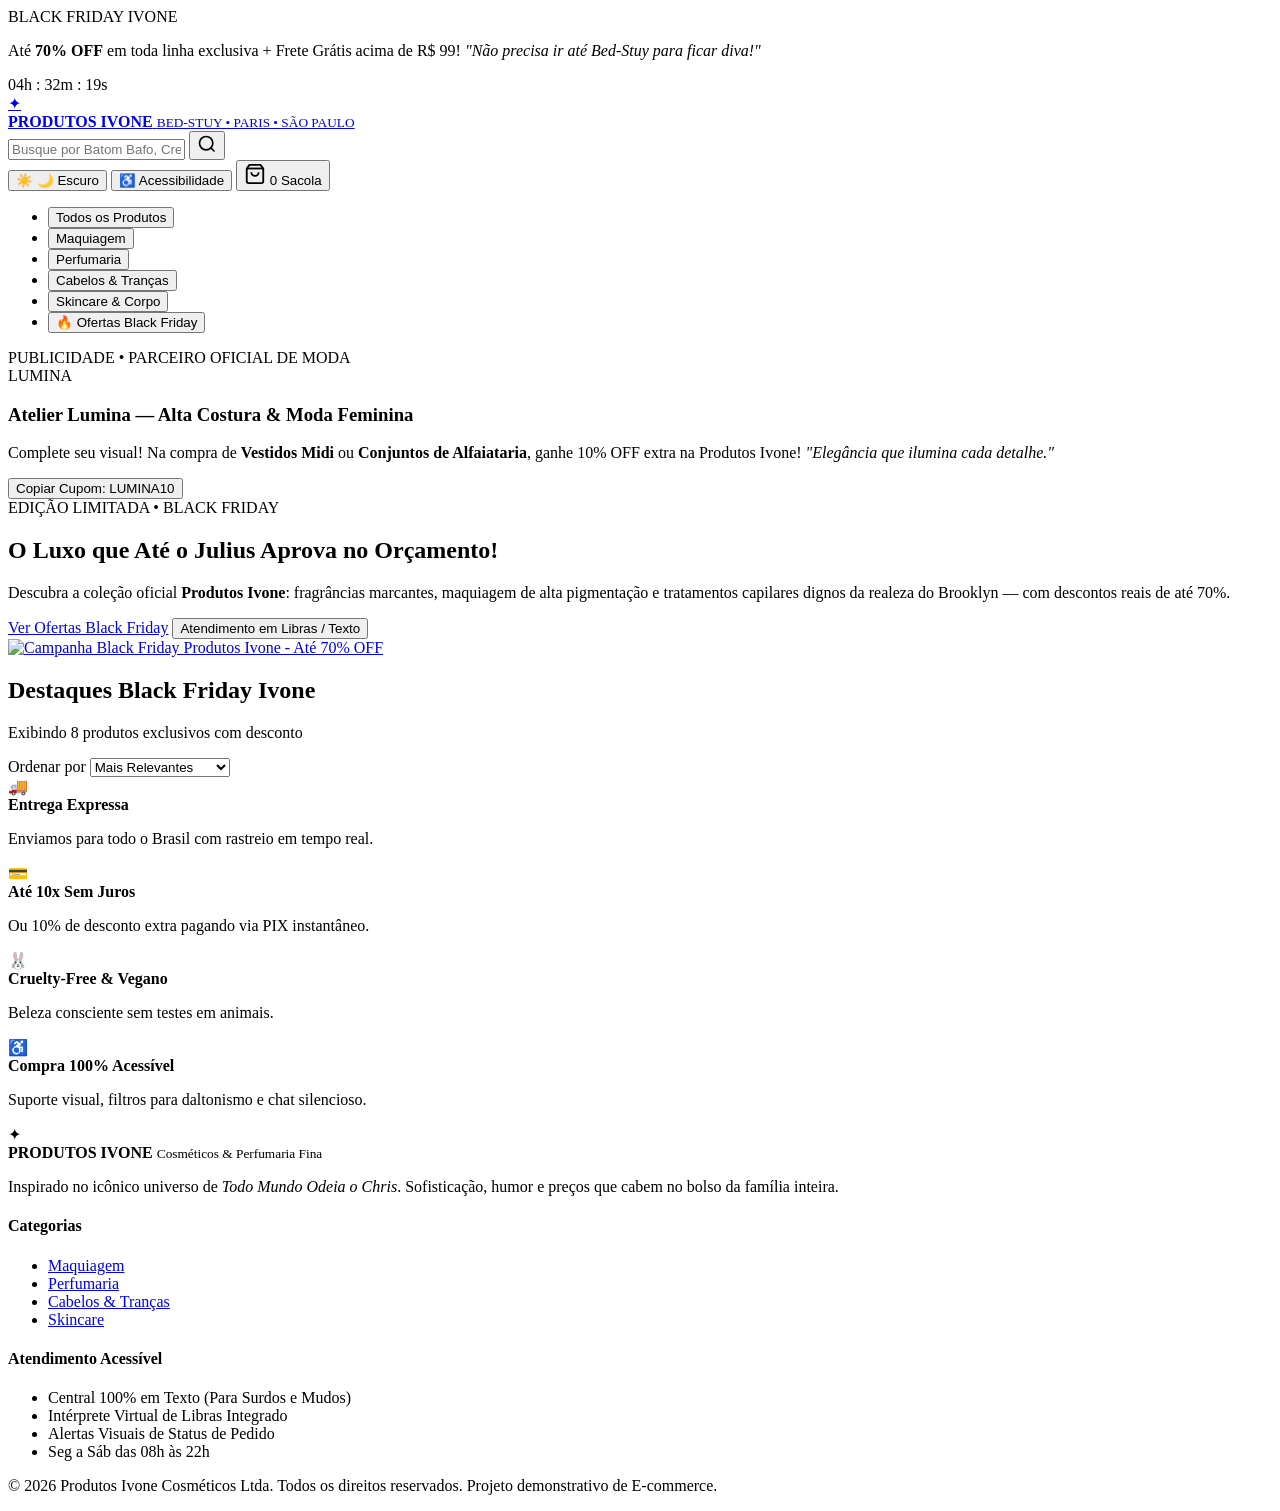
==== index.html @ 3ad779bb "Rename produtos_ivone_GitHub_pronto (2)/produtos_ivone_GitHub_pronto/index.html to index.html" ====
<!DOCTYPE html>
<html lang="pt-BR" data-theme="light" data-colorblind="none">
<head>
    <meta charset="UTF-8">
    <meta name="viewport" content="width=device-width, initial-scale=1.0">
    <title>Produtos Ivone | Beleza, Perfumaria & Cosméticos - Black Friday</title>
    <link rel="preconnect" href="https://fonts.googleapis.com">
    <link rel="preconnect" href="https://fonts.gstatic.com" crossorigin>
    <link href="https://fonts.googleapis.com/css2?family=Cormorant+Garamond:ital,wght@0,600;0,700;1,600&family=Plus+Jakarta+Sans:wght@400;500;600;700&display=swap" rel="stylesheet">
    <link rel="stylesheet" href="css/style.css">
</head>
<body>
    <!-- Filtros SVG para Daltonismo (Protanopia, Deuteranopia, Tritanopia, Acromatopsia) -->
    <svg class="svg-filters" aria-hidden="true" style="position: absolute; width: 0; height: 0; overflow: hidden;">
        <defs>
            <filter id="protanopia">
                <feColorMatrix type="matrix" values="0.567, 0.433, 0,     0, 0
                                                     0.558, 0.442, 0,     0, 0
                                                     0,     0.242, 0.758, 0, 0
                                                     0,     0,     0,     1, 0"/>
            </filter>
            <filter id="deuteranopia">
                <feColorMatrix type="matrix" values="0.625, 0.375, 0,   0, 0
                                                     0.7,   0.3,   0,   0, 0
                                                     0,     0.3,   0.7, 0, 0
                                                     0,     0,     0,   1, 0"/>
            </filter>
            <filter id="tritanopia">
                <feColorMatrix type="matrix" values="0.95, 0.05,  0,     0, 0
                                                     0,    0.433, 0.567, 0, 0
                                                     0,    0.475, 0.525, 0, 0
                                                     0,    0,     0,     1, 0"/>
            </filter>
            <filter id="achromatopsia">
                <feColorMatrix type="matrix" values="0.299, 0.587, 0.114, 0, 0
                                                     0.299, 0.587, 0.114, 0, 0
                                                     0.299, 0.587, 0.114, 0, 0
                                                     0,     0,     0,     1, 0"/>
            </filter>
        </defs>
    </svg>

    <!-- Barra Superior Black Friday -->
    <div class="top-promo-bar" role="region" aria-label="Aviso de Promoção Black Friday">
        <div class="container top-promo-inner">
            <span class="bf-badge">BLACK FRIDAY IVONE</span>
            <p>Até <strong>70% OFF</strong> em toda linha exclusiva + Frete Grátis acima de R$ 99! <em>"Não precisa ir até Bed-Stuy para ficar diva!"</em></p>
            <div class="countdown" id="bf-countdown" aria-label="Contagem regressiva da oferta">04h : 32m : 19s</div>
        </div>
    </div>

    <!-- Cabeçalho Principal & Menu -->
    <header class="main-header" id="main-header">
        <div class="container header-top">
            <a href="#" class="brand-logo" aria-label="Produtos Ivone Página Inicial">
                <span class="logo-crown">✦</span>
                <div class="logo-text">
                    <strong>PRODUTOS IVONE</strong>
                    <small>BED-STUY • PARIS • SÃO PAULO</small>
                </div>
            </a>

            <div class="search-bar" role="search">
                <input type="text" id="search-input" placeholder="Busque por Batom Bafo, Creme Anti-Estresse da Rochelle..." aria-label="Buscar produtos">
                <button type="button" id="search-btn" aria-label="Pesquisar">
                    <svg width="20" height="20" viewBox="0 0 24 24" fill="none" stroke="currentColor" stroke-width="2"><circle cx="11" cy="11" r="8"/><path d="m21 21-4.3-4.3"/></svg>
                </button>
            </div>

            <div class="header-actions">
                <button type="button" class="action-btn" id="theme-toggle" aria-label="Alternar modo claro e escuro" title="Modo Claro / Escuro">
                    <span class="icon-sun" aria-hidden="true">☀️</span>
                    <span class="icon-moon" aria-hidden="true">🌙</span>
                    <span class="action-label" id="theme-label">Escuro</span>
                </button>

                <button type="button" class="action-btn a11y-trigger" id="a11y-toggle" aria-expanded="false" aria-controls="a11y-panel" title="Acessibilidade Inclusiva">
                    <span aria-hidden="true">♿</span>
                    <span class="action-label">Acessibilidade</span>
                </button>

                <button type="button" class="action-btn cart-trigger" id="cart-toggle" aria-label="Abrir sacola de compras">
                    <svg width="22" height="22" viewBox="0 0 24 24" fill="none" stroke="currentColor" stroke-width="2"><path d="M6 2 3 6v14a2 2 0 0 0 2 2h14a2 2 0 0 0 2-2V6l-3-4Z"/><path d="M3 6h18"/><path d="M16 10a4 4 0 0 1-8 0"/></svg>
                    <span class="cart-badge" id="cart-count">0</span>
                    <span class="action-label">Sacola</span>
                </button>
            </div>
        </div>

        <nav class="category-nav" aria-label="Categorias de produtos">
            <div class="container">
                <ul class="nav-list" id="category-filters">
                    <li><button class="nav-link active" data-category="todos">Todos os Produtos</button></li>
                    <li><button class="nav-link" data-category="maquiagem">Maquiagem</button></li>
                    <li><button class="nav-link" data-category="perfumaria">Perfumaria</button></li>
                    <li><button class="nav-link" data-category="cabelos">Cabelos & Tranças</button></li>
                    <li><button class="nav-link" data-category="skincare">Skincare & Corpo</button></li>
                    <li><button class="nav-link highlight-bf" data-category="blackfriday">🔥 Ofertas Black Friday</button></li>
                </ul>
            </div>
        </nav>
    </header>

    <!-- Espaço Exclusivo para Propaganda de Outra Marca (Moda Feminina) -->
    <section class="partner-ad-banner" aria-label="Publicidade de Marca Parceira">
        <div class="container">
            <div class="ad-card">
                <div class="ad-tag">PUBLICIDADE • PARCEIRO OFICIAL DE MODA</div>
                <div class="ad-content">
                    <div class="ad-brand-box">
                        <span class="ad-logo-badge">LUMINA</span>
                        <div>
                            <h3>Atelier Lumina — Alta Costura &amp; Moda Feminina</h3>
                            <p>Complete seu visual! Na compra de <strong>Vestidos Midi</strong> ou <strong>Conjuntos de Alfaiataria</strong>, ganhe 10% OFF extra na Produtos Ivone! <em>"Elegância que ilumina cada detalhe."</em></p>
                        </div>
                    </div>
                    <div class="ad-cta-group">
                        <button type="button" class="btn-ad" id="copy-partner-coupon" data-coupon="LUMINA10">Copiar Cupom: LUMINA10</button>
                        <small id="coupon-feedback" class="coupon-msg" aria-live="polite"></small>
                    </div>
                </div>
            </div>
        </div>
    </section>

    <!-- Banner Hero Black Friday Produtos Ivone -->
    <section class="hero-section">
        <div class="container hero-grid">
            <div class="hero-text">
                <span class="hero-eyebrow">EDIÇÃO LIMITADA • BLACK FRIDAY</span>
                <h1>O Luxo que Até o Julius Aprova no Orçamento!</h1>
                <p>Descubra a coleção oficial <strong>Produtos Ivone</strong>: fragrâncias marcantes, maquiagem de alta pigmentação e tratamentos capilares dignos da realeza do Brooklyn — com descontos reais de até 70%.</p>
                <div class="hero-buttons">
                    <a href="#catalogo" class="btn-primary">Ver Ofertas Black Friday</a>
                    <button type="button" class="btn-secondary" id="open-virtual-consultant">Atendimento em Libras / Texto</button>
                </div>
            </div>
            <div class="hero-visual">
                <a href="#catalogo" class="hero-promo-banner" aria-label="Oferta em Destaque Black Friday Produtos Ivone">
                    <img src="assets/imgpropagandaprodivone.jpg" alt="Campanha Black Friday Produtos Ivone - Até 70% OFF">
                </a>
            </div>
        </div>
    </section>

    <!-- Corpo Principal do Sistema: Filtros, Ordenação e Vitrine de Produtos -->
    <main id="catalogo" class="main-catalog container">
        <div class="catalog-header">
            <div>
                <h2 id="catalog-title">Destaques Black Friday Ivone</h2>
                <p class="catalog-subtitle" id="catalog-count">Exibindo 8 produtos exclusivos com desconto</p>
            </div>
            <div class="catalog-controls">
                <label for="sort-select" class="sr-only">Ordenar por</label>
                <select id="sort-select" class="sort-dropdown">
                    <option value="featured">Mais Relevantes</option>
                    <option value="price-asc">Menor Preço</option>
                    <option value="price-desc">Maior Preço</option>
                    <option value="discount">Maior Desconto (%)</option>
                </select>
            </div>
        </div>

        <!-- Grid de Produtos (Onde o JS injeta os cards) -->
        <div class="products-grid" id="products-grid"></div>
    </main>

    <!-- Seção de Diferenciais -->
    <section class="benefits-strip">
        <div class="container benefits-grid">
            <div class="benefit-item">
                <span class="benefit-icon">🚚</span>
                <div>
                    <strong>Entrega Expressa</strong>
                    <p>Enviamos para todo o Brasil com rastreio em tempo real.</p>
                </div>
            </div>
            <div class="benefit-item">
                <span class="benefit-icon">💳</span>
                <div>
                    <strong>Até 10x Sem Juros</strong>
                    <p>Ou 10% de desconto extra pagando via PIX instantâneo.</p>
                </div>
            </div>
            <div class="benefit-item">
                <span class="benefit-icon">🐰</span>
                <div>
                    <strong>Cruelty-Free & Vegano</strong>
                    <p>Beleza consciente sem testes em animais.</p>
                </div>
            </div>
            <div class="benefit-item">
                <span class="benefit-icon">♿</span>
                <div>
                    <strong>Compra 100% Acessível</strong>
                    <p>Suporte visual, filtros para daltonismo e chat silencioso.</p>
                </div>
            </div>
        </div>
    </section>

    <!-- Rodapé -->
    <footer class="site-footer">
        <div class="container footer-grid">
            <div>
                <div class="brand-logo footer-logo">
                    <span class="logo-crown">✦</span>
                    <div class="logo-text">
                        <strong>PRODUTOS IVONE</strong>
                        <small>Cosméticos & Perfumaria Fina</small>
                    </div>
                </div>
                <p class="footer-desc">Inspirado no icônico universo de <em>Todo Mundo Odeia o Chris</em>. Sofisticação, humor e preços que cabem no bolso da família inteira.</p>
            </div>
            <div>
                <h4>Categorias</h4>
                <ul>
                    <li><a href="#catalogo" data-cat-link="maquiagem">Maquiagem</a></li>
                    <li><a href="#catalogo" data-cat-link="perfumaria">Perfumaria</a></li>
                    <li><a href="#catalogo" data-cat-link="cabelos">Cabelos & Tranças</a></li>
                    <li><a href="#catalogo" data-cat-link="skincare">Skincare</a></li>
                </ul>
            </div>
            <div>
                <h4>Atendimento Acessível</h4>
                <ul>
                    <li>Central 100% em Texto (Para Surdos e Mudos)</li>
                    <li>Intérprete Virtual de Libras Integrado</li>
                    <li>Alertas Visuais de Status de Pedido</li>
                    <li>Seg a Sáb das 08h às 22h</li>
                </ul>
            </div>
        </div>
        <div class="footer-bottom">
            <div class="container">
                <p>© 2026 Produtos Ivone Cosméticos Ltda. Todos os direitos reservados. Projeto demonstrativo de E-commerce.</p>
            </div>
        </div>
    </footer>

    <!-- MODAL 1: DETALHES DO PRODUTO -->
    <div class="modal-backdrop" id="product-modal" role="dialog" aria-modal="true" aria-labelledby="modal-prod-title" hidden>
        <div class="modal-box product-modal-box">
            <button type="button" class="modal-close" id="close-product-modal" aria-label="Fechar detalhes do produto">✕</button>
            <div class="product-detail-layout">
                <div class="product-gallery-col">
                    <div class="featured-image-stage" id="featured-image-stage" title="Passe o mouse ou clique para ampliar">
                        <span class="modal-bf-tag" id="modal-discount-badge">-50% OFF</span>
                        <div class="featured-art-container" id="modal-main-image"></div>
                        <button type="button" class="zoom-toggle-btn" id="toggle-zoom-btn">🔍 Ampliar Foto em Evidência</button>
                    </div>
                    <div class="thumbnail-strip" id="modal-thumbnails"></div>
                </div>

                <div class="product-info-col">
                    <span class="modal-category-tag" id="modal-prod-category">MAQUIAGEM</span>
                    <h2 id="modal-prod-title">Nome do Produto</h2>
                    <div class="modal-rating">
                        <span class="stars">★★★★★</span>
                        <span id="modal-prod-reviews">(148 avaliações verificadas)</span>
                    </div>

                    <p class="modal-description" id="modal-prod-desc">Descrição completa do produto.</p>

                    <div class="modal-price-card">
                        <div class="bf-label-row">
                            <span class="bf-pill">OFERTA BLACK FRIDAY</span>
                            <span class="stock-pill">● Em estoque — Pronta entrega</span>
                        </div>
                        <div class="price-old">De <del id="modal-old-price">R$ 199,90</del></div>
                        <div class="price-current">Por <strong id="modal-new-price">R$ 89,90</strong></div>
                        <div class="price-installments" id="modal-installments">ou 6x de R$ 14,98 sem juros no cartão</div>
                    </div>

                    <div class="purchase-controls">
                        <div class="qty-selector" aria-label="Quantidade">
                            <button type="button" id="modal-qty-minus" aria-label="Diminuir quantidade">−</button>
                            <input type="number" id="modal-qty-input" value="1" min="1" max="20" readonly aria-label="Quantidade selecionada">
                            <button type="button" id="modal-qty-plus" aria-label="Aumentar quantidade">+</button>
                        </div>
                        <button type="button" class="btn-add-to-cart" id="modal-add-cart-btn">Adicionar à Sacola</button>
                        <button type="button" class="btn-buy-now" id="modal-buy-now-btn">Comprar Agora</button>
                    </div>

                    <div class="mini-shipping-calc">
                        <label for="modal-cep-input">Calcular prazo e taxa de entrega:</label>
                        <div class="cep-row">
                            <input type="text" id="modal-cep-input" placeholder="00000-000" maxlength="9">
                            <button type="button" id="modal-calc-cep-btn">Calcular</button>
                        </div>
                        <div id="modal-cep-result" class="cep-result" aria-live="polite"></div>
                    </div>
                </div>
            </div>
        </div>
    </div>

    <!-- GAVETA DO CARRINHO -->
    <div class="drawer-backdrop" id="cart-drawer-backdrop" hidden></div>
    <aside class="cart-drawer" id="cart-drawer" role="dialog" aria-modal="true" aria-label="Sacola de Compras" hidden>
        <div class="drawer-header">
            <h3>🛍️ Minha Sacola (<span id="drawer-item-count">0</span>)</h3>
            <button type="button" class="modal-close" id="close-cart-drawer" aria-label="Fechar sacola">✕</button>
        </div>

        <div class="free-shipping-bar">
            <p id="free-shipping-msg">Faltam <strong>R$ 99,00</strong> para ganhar <strong>FRETE GRÁTIS</strong>!</p>
            <div class="progress-track">
                <div class="progress-fill" id="free-shipping-progress" style="width: 0%;"></div>
            </div>
        </div>

        <div class="cart-items-container" id="cart-items-list"></div>

        <div class="cart-footer" id="cart-footer">
            <div class="coupon-box">
                <input type="text" id="cart-coupon-input" placeholder="Cupom (ex: IVONE10 ou LUMINA10)">
                <button type="button" id="apply-coupon-btn">Aplicar</button>
            </div>
            <div id="cart-coupon-status" class="coupon-status-text" aria-live="polite"></div>

            <div class="cart-totals">
                <div class="total-row">
                    <span>Subtotal (sem desconto BF):</span>
                    <span id="cart-original-subtotal">R$ 0,00</span>
                </div>
                <div class="total-row discount-row">
                    <span>Economia Black Friday + Cupom:</span>
                    <span id="cart-total-savings">- R$ 0,00</span>
                </div>
                <div class="total-row grand-total">
                    <span>Subtotal dos Produtos:</span>
                    <strong id="cart-subtotal">R$ 0,00</strong>
                </div>
            </div>

            <button type="button" class="btn-checkout-start" id="proceed-to-checkout-btn">
                Continuar para Entrega e Pagamento →
            </button>
        </div>
    </aside>

    <!-- MODAL DE CHECKOUT -->
    <div class="modal-backdrop" id="checkout-modal" role="dialog" aria-modal="true" aria-labelledby="checkout-title" hidden>
        <div class="modal-box checkout-modal-box">
            <div class="checkout-header">
                <h2 id="checkout-title">Finalizar Compra • Produtos Ivone</h2>
                <button type="button" class="modal-close" id="close-checkout-modal" aria-label="Fechar checkout">✕</button>
            </div>

            <div class="checkout-stepper" role="tablist">
                <div class="step active" id="step-indicator-1">1. Cadastro & Endereço</div>
                <div class="step" id="step-indicator-2">2. Taxa de Entrega</div>
                <div class="step" id="step-indicator-3">3. Pagamento</div>
                <div class="step" id="step-indicator-4">4. Confirmação</div>
            </div>

            <div class="checkout-grid">
                <div class="checkout-main-col">
                    <form id="checkout-step-1" class="checkout-step-panel">
                        <h3>Dados Pessoais e Endereço de Entrega</h3>
                        <div class="form-grid-2">
                            <div class="form-group">
                                <label for="cust-name">Nome Completo *</label>
                                <input type="text" id="cust-name" required placeholder="Ex: Rochelle Rock">
                            </div>
                            <div class="form-group">
                                <label for="cust-cpf">CPF *</label>
                                <input type="text" id="cust-cpf" required placeholder="000.000.000-00" maxlength="14">
                            </div>
                            <div class="form-group">
                                <label for="cust-email">E-mail para Rastreio *</label>
                                <input type="email" id="cust-email" required placeholder="rochelle@bedstuy.com">
                            </div>
                            <div class="form-group">
                                <label for="cust-phone">WhatsApp / SMS *</label>
                                <input type="tel" id="cust-phone" required placeholder="(11) 99999-9999" maxlength="15">
                            </div>
                        </div>

                        <hr class="form-divider">

                        <div class="form-grid-3">
                            <div class="form-group">
                                <label for="addr-cep">CEP *</label>
                                <input type="text" id="addr-cep" required placeholder="01001-000" maxlength="9">
                            </div>
                            <div class="form-group span-2">
                                <label for="addr-street">Rua / Avenida *</label>
                                <input type="text" id="addr-street" required placeholder="Rua das Acácias">
                            </div>
                            <div class="form-group">
                                <label for="addr-number">Número *</label>
                                <input type="text" id="addr-number" required placeholder="123">
                            </div>
                            <div class="form-group">
                                <label for="addr-neighborhood">Bairro *</label>
                                <input type="text" id="addr-neighborhood" required placeholder="Centro">
                            </div>
                            <div class="form-group">
                                <label for="addr-city">Cidade / UF *</label>
                                <input type="text" id="addr-city" required placeholder="São Paulo - SP">
                            </div>
                        </div>

                        <div class="step-actions">
                            <button type="submit" class="btn-primary">Salvar Endereço e Escolher Frete →</button>
                        </div>
                    </form>

                    <div id="checkout-step-2" class="checkout-step-panel" hidden>
                        <h3>Escolha a Modalidade e Taxa de Entrega</h3>
                        <p class="step-hint">Enviando para: <strong id="shipping-dest-preview"></strong></p>

                        <div class="shipping-options-list">
                            <label class="radio-card">
                                <input type="radio" name="shippingMethod" value="economico" data-price="14.90" checked>
                                <div class="radio-card-body">
                                    <div>
                                        <strong>Entrega Econômica</strong>
                                        <span>Receba em 5 a 8 dias úteis</span>
                                    </div>
                                    <span class="shipping-price-tag" id="price-ship-economico">R$ 14,90</span>
                                </div>
                            </label>

                            <label class="radio-card">
                                <input type="radio" name="shippingMethod" value="expressa" data-price="26.50">
                                <div class="radio-card-body">
                                    <div>
                                        <strong>Entrega Expressa Ivone Jet</strong>
                                        <span>Receba em 1 a 2 dias úteis</span>
                                    </div>
                                    <span class="shipping-price-tag">R$ 26,50</span>
                                </div>
                            </label>

                            <label class="radio-card">
                                <input type="radio" name="shippingMethod" value="retirada" data-price="0">
                                <div class="radio-card-body">
                                    <div>
                                        <strong>Retirar no Ponto Parceiro</strong>
                                        <span>Disponível em 24h • Sem taxa</span>
                                    </div>
                                    <span class="shipping-price-tag free">GRÁTIS</span>
                                </div>
                            </label>
                        </div>

                        <div class="step-actions">
                            <button type="button" class="btn-secondary" id="back-to-step-1">← Voltar</button>
                            <button type="button" class="btn-primary" id="go-to-step-3">Ir para Pagamento →</button>
                        </div>
                    </div>

                    <div id="checkout-step-3" class="checkout-step-panel" hidden>
                        <h3>Selecione o Método de Pagamento</h3>

                        <div class="payment-tabs">
                            <button type="button" class="pay-tab active" data-pay="pix">💠 PIX (10% OFF Extra)</button>
                            <button type="button" class="pay-tab" data-pay="credit">💳 Cartão de Crédito</button>
                            <button type="button" class="pay-tab" data-pay="boleto">📄 Boleto Bancário</button>
                        </div>

                        <div class="pay-content active" id="pay-panel-pix">
                            <div class="pix-box">
                                <div class="qr-sim">
                                    <svg width="110" height="110" viewBox="0 0 100 100">
                                        <rect width="100" height="100" fill="#fff"/>
                                        <rect x="10" y="10" width="25" height="25" fill="#292326"/>
                                        <rect x="65" y="10" width="25" height="25" fill="#292326"/>
                                        <rect x="10" y="65" width="25" height="25" fill="#292326"/>
                                        <rect x="45" y="20" width="10" height="10" fill="#641E32"/>
                                    </svg>
                                </div>
                                <div>
                                    <strong>Aprovação Imediata + 10% de Desconto Extra!</strong>
                                    <p>Código PIX gerado na confirmação.</p>
                                </div>
                            </div>
                        </div>

                        <div class="pay-content" id="pay-panel-credit" hidden>
                            <div class="form-grid-2">
                                <div class="form-group span-2">
                                    <label for="cc-number">Número do Cartão</label>
                                    <input type="text" id="cc-number" placeholder="0000 0000 0000 0000" maxlength="19">
                                </div>
                                <div class="form-group">
                                    <label for="cc-name">Nome no Cartão</label>
                                    <input type="text" id="cc-name" placeholder="ROCHELLE ROCK">
                                </div>
                                <div class="form-group">
                                    <label for="cc-exp">Validade / CVV</label>
                                    <div class="split-inputs">
                                        <input type="text" id="cc-exp" placeholder="MM/AA" maxlength="5">
                                        <input type="text" id="cc-cvv" placeholder="CVV" maxlength="4">
                                    </div>
                                </div>
                                <div class="form-group span-2">
                                    <label for="cc-installments">Parcelamento</label>
                                    <select id="cc-installments"></select>
                                </div>
                            </div>
                        </div>

                        <div class="pay-content" id="pay-panel-boleto" hidden>
                            <div class="boleto-box">
                                <strong>Boleto Bancário Registrado</strong>
                                <p>Vencimento em 2 dias úteis.</p>
                            </div>
                        </div>

                        <div class="step-actions">
                            <button type="button" class="btn-secondary" id="back-to-step-2">← Voltar</button>
                            <button type="button" class="btn-primary" id="confirm-order-btn">✓ Finalizar Pedido Agora</button>
                        </div>
                    </div>

                    <div id="checkout-step-4" class="checkout-step-panel order-success-panel" hidden>
                        <div class="success-icon">🎉</div>
                        <h3>Pedido Realizado com Sucesso!</h3>
                        <p class="order-number">Número do Pedido: <strong id="final-order-id">#IVN-202689</strong></p>
                        <p>Obrigado por comprar na Produtos Ivone!</p>
                        <button type="button" class="btn-primary" id="finish-and-reset-btn">Continuar Comprando</button>
                    </div>
                </div>

                <aside class="checkout-summary-col">
                    <h4>Resumo do Pedido</h4>
                    <div id="checkout-items-mini" class="checkout-items-mini"></div>
                    <div class="summary-lines">
                        <div class="s-line"><span>Produtos:</span><span id="chk-subtotal">R$ 0,00</span></div>
                        <div class="s-line"><span>Taxa de Entrega:</span><span id="chk-shipping">R$ 14,90</span></div>
                        <div class="s-line discount" id="chk-pix-discount-row"><span>Desconto PIX (10%):</span><span id="chk-pix-discount">- R$ 0,00</span></div>
                        <div class="s-line total"><span>Total a Pagar:</span><strong id="chk-grand-total">R$ 0,00</strong></div>
                    </div>
                </aside>
            </div>
        </div>
    </div>

    <!-- PAINEL DE ACESSIBILIDADE -->
    <aside class="a11y-panel" id="a11y-panel" role="dialog" aria-label="Central de Acessibilidade" hidden>
        <div class="a11y-header">
            <h3>♿ Acessibilidade Inclusiva</h3>
            <button type="button" id="close-a11y-panel" aria-label="Fechar">✕</button>
        </div>
        <div class="a11y-section">
            <h4>👁️ Daltonismo</h4>
            <div class="a11y-btn-grid">
                <button type="button" class="cb-btn active" data-cb="none">Padrão</button>
                <button type="button" class="cb-btn" data-cb="protanopia">Protanopia</button>
                <button type="button" class="cb-btn" data-cb="deuteranopia">Deuteranopia</button>
                <button type="button" class="cb-btn" data-cb="tritanopia">Tritanopia</button>
            </div>
        </div>
        <div class="a11y-section">
            <h4>🤟 Surdos e Mudos</h4>
            <label class="switch-row">
                <span>Intérprete Virtual de Libras</span>
                <input type="checkbox" id="libras-widget-toggle">
            </label>
            <button type="button" class="btn-chat-deaf" id="open-silent-chat-btn">💬 Abrir Chat em Texto</button>
        </div>
        <div class="a11y-section">
            <h4>🔠 Fonte</h4>
            <div class="font-controls">
                <button type="button" id="font-decrease">A−</button>
                <button type="button" id="font-reset">Normal</button>
                <button type="button" id="font-increase">A+</button>
            </div>
        </div>
    </aside>

    <div class="libras-floating-box" id="libras-floating-box" hidden>
        <div class="libras-header">
            <span>🤟 Intérprete Libras</span>
            <button type="button" id="close-libras-box">✕</button>
        </div>
        <div class="libras-avatar-stage">
            <div class="libras-hand-anim">🤟</div>
            <p id="libras-caption-text">Passe o mouse ou clique em qualquer produto.</p>
        </div>
    </div>

    <div class="silent-chat-box" id="silent-chat-box" hidden>
        <div class="chat-header">
            <span>💬 Atendimento Escrito Ivone</span>
            <button type="button" id="close-silent-chat">✕</button>
        </div>
        <div class="chat-messages" id="chat-messages">
            <div class="msg bot">Olá! Como podemos ajudar?</div>
        </div>
        <div class="chat-quick-replies">
            <button type="button" class="quick-q" data-q="Qual o prazo de entrega?">Prazo de entrega?</button>
            <button type="button" class="quick-q" data-q="Como funciona o desconto Black Friday?">Desconto Black Friday?</button>
        </div>
        <form class="chat-input-form" id="silent-chat-form">
            <input type="text" id="silent-chat-input" placeholder="Digite sua mensagem..." required>
            <button type="submit">Enviar</button>
        </form>
    </div>

    <!-- Toast de Notificação Visual -->
    <div class="visual-toast-container" id="toast-container" aria-live="assertive"></div>

    <!-- LINK OBRIGATÓRIO PARA O JAVASCRIPT FUNCIONAR -->
    <script src="js/app.js"></script>
</body>
</html>
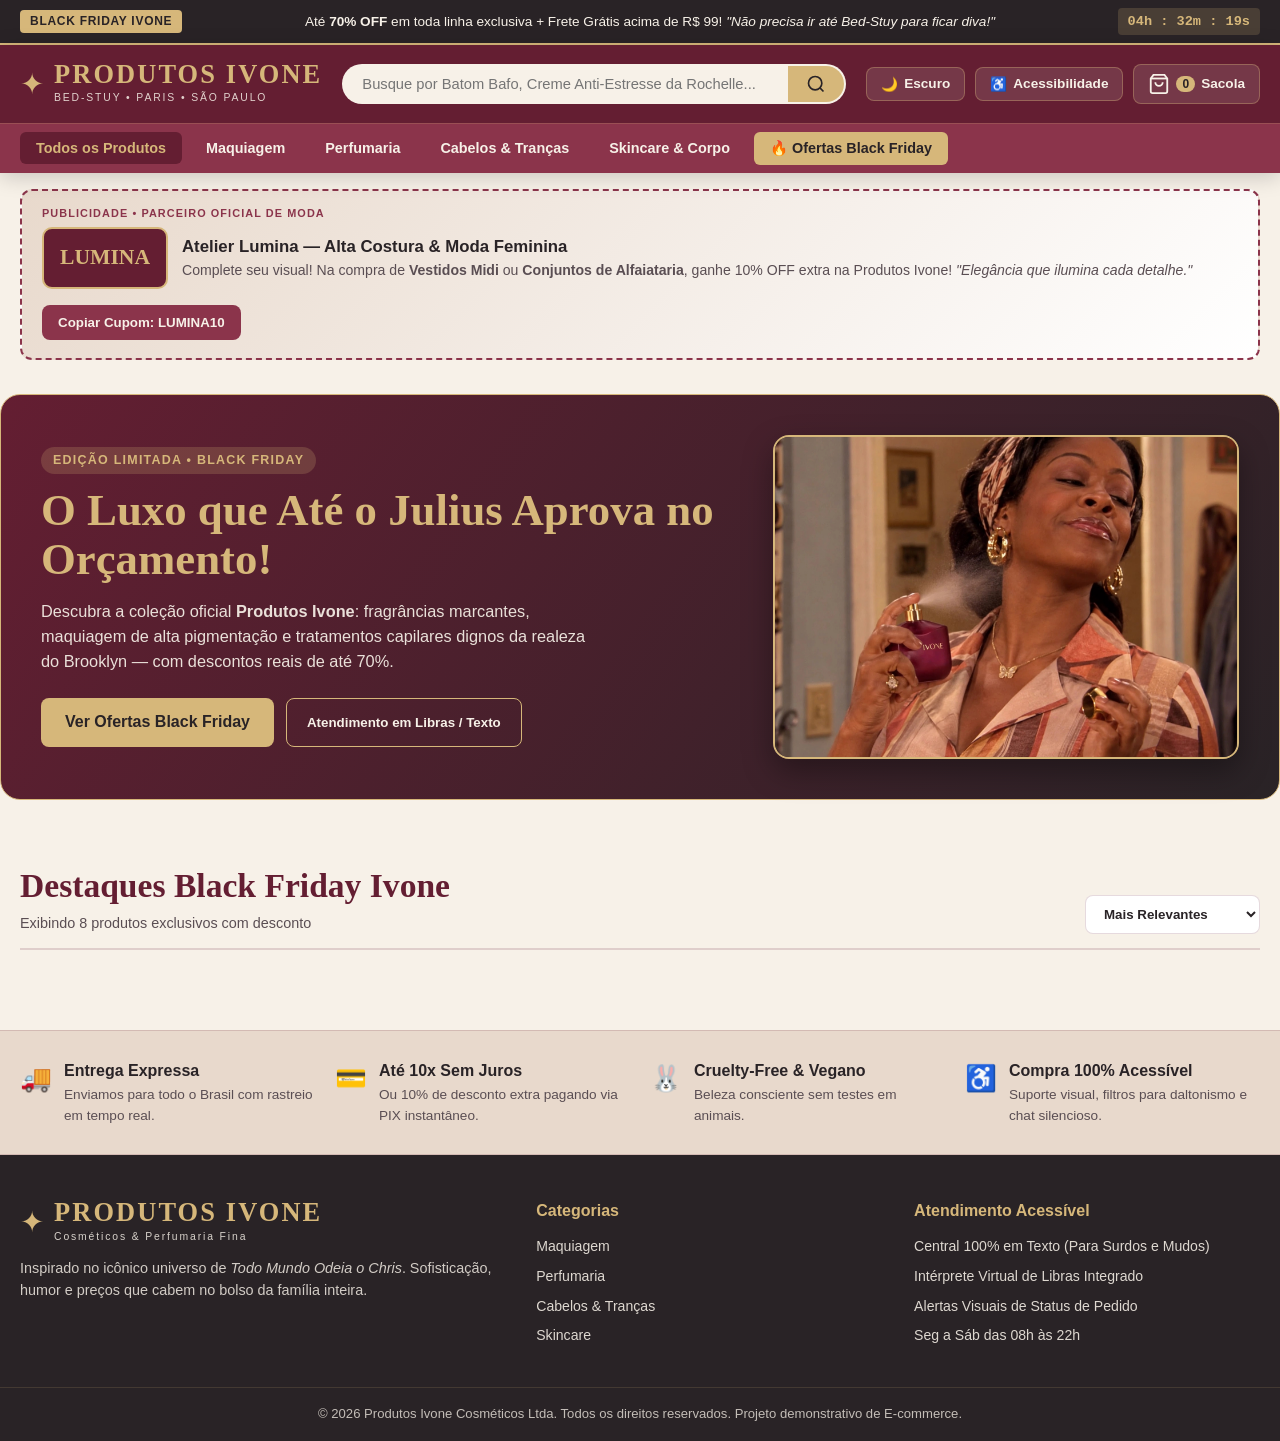
==== commit 61ce07f2: "Fix stylesheet link path in index.html" ====
--- a/index.html
+++ b/index.html
@@ -7,7 +7,7 @@
     <link rel="preconnect" href="https://fonts.googleapis.com">
     <link rel="preconnect" href="https://fonts.gstatic.com" crossorigin>
     <link href="https://fonts.googleapis.com/css2?family=Cormorant+Garamond:ital,wght@0,600;0,700;1,600&family=Plus+Jakarta+Sans:wght@400;500;600;700&display=swap" rel="stylesheet">
-    <link rel="stylesheet" href="css/style.css">
+    <link rel="stylesheet" href="style.css">
 </head>
 <body>
     <!-- Filtros SVG para Daltonismo (Protanopia, Deuteranopia, Tritanopia, Acromatopsia) -->
--- a/style.css
+++ b/style.css
@@ -0,0 +1,1792 @@
+/* ==========================================================================
+   PRODUTOS IVONE - SISTEMA DE CORES E TEMAS (CLARO, ESCURO E DALTONISMO)
+   Paleta Oficial:
+   #641E32 (Vinho Bordô Profundo)
+   #8B344B (Framboesa Sofisticado)
+   #D6B77A (Dourado Champanhe)
+   #F7F1E8 (Creme Marfim)
+   #E8D9CC (Nude Rosado Suave)
+   #292326 (Carvão Ameixa Escuro)
+   ========================================================================== */
+
+:root {
+    --color-burgundy: #641E32;
+    --color-berry: #8B344B;
+    --color-gold: #D6B77A;
+    --color-cream: #F7F1E8;
+    --color-sand: #E8D9CC;
+    --color-charcoal: #292326;
+
+    /* Variáveis Semânticas - Modo Claro (Padrão) */
+    --bg-body: #F7F1E8;
+    --bg-surface: #FFFFFF;
+    --bg-surface-alt: #E8D9CC;
+    --bg-header: #641E32;
+    --text-primary: #292326;
+    --text-secondary: #5A4E53;
+    --text-on-dark: #F7F1E8;
+    --accent-primary: #641E32;
+    --accent-secondary: #8B344B;
+    --accent-gold: #D6B77A;
+    --border-color: rgba(100, 30, 50, 0.16);
+    --shadow-card: 0 10px 25px rgba(41, 35, 38, 0.08);
+    --shadow-modal: 0 24px 60px rgba(41, 35, 38, 0.35);
+    --base-font-size: 16px;
+}
+
+/* Modo Escuro */
+[data-theme="dark"] {
+    --bg-body: #1C1719;
+    --bg-surface: #292326;
+    --bg-surface-alt: #362D32;
+    --bg-header: #481322;
+    --text-primary: #F7F1E8;
+    --text-secondary: #D4C5BC;
+    --text-on-dark: #F7F1E8;
+    --accent-primary: #D6B77A;
+    --accent-secondary: #A6445E;
+    --accent-gold: #D6B77A;
+    --border-color: rgba(214, 183, 122, 0.22);
+    --shadow-card: 0 10px 28px rgba(0, 0, 0, 0.45);
+}
+
+/* Filtros de Acessibilidade para Daltonismo */
+html[data-colorblind="protanopia"] body { filter: url(#protanopia); }
+html[data-colorblind="deuteranopia"] body { filter: url(#deuteranopia); }
+html[data-colorblind="tritanopia"] body { filter: url(#tritanopia); }
+html[data-colorblind="achromatopsia"] body { filter: url(#achromatopsia); }
+
+* {
+    box-sizing: border-box;
+    margin: 0;
+    padding: 0;
+}
+
+html {
+    font-size: var(--base-font-size);
+    scroll-behavior: smooth;
+}
+
+body {
+    font-family: 'Plus Jakarta Sans', -apple-system, BlinkMacSystemFont, sans-serif;
+    background-color: var(--bg-body);
+    color: var(--text-primary);
+    line-height: 1.55;
+    transition: background-color 0.25s ease, color 0.25s ease;
+}
+
+.container {
+    width: 100%;
+    max-width: 1280px;
+    margin: 0 auto;
+    padding: 0 20px;
+}
+
+.sr-only {
+    position: absolute;
+    width: 1px;
+    height: 1px;
+    overflow: hidden;
+    clip: rect(0, 0, 0, 0);
+}
+
+/* Barra Superior Black Friday */
+.top-promo-bar {
+    background-color: var(--color-charcoal);
+    color: var(--color-cream);
+    font-size: 0.85rem;
+    padding: 8px 0;
+    border-bottom: 2px solid var(--color-gold);
+}
+
+.top-promo-inner {
+    display: flex;
+    align-items: center;
+    justify-content: space-between;
+    gap: 12px;
+    flex-wrap: wrap;
+}
+
+.bf-badge {
+    background-color: var(--color-gold);
+    color: var(--color-charcoal);
+    font-weight: 800;
+    padding: 2px 10px;
+    border-radius: 4px;
+    font-size: 0.75rem;
+    letter-spacing: 0.06em;
+}
+
+.countdown {
+    font-family: monospace;
+    background: rgba(214, 183, 122, 0.18);
+    color: var(--color-gold);
+    padding: 3px 10px;
+    border-radius: 4px;
+    font-weight: 700;
+}
+
+/* Cabeçalho e Menu */
+.main-header {
+    background-color: var(--bg-header);
+    color: var(--text-on-dark);
+    position: sticky;
+    top: 0;
+    z-index: 900;
+    box-shadow: 0 4px 20px rgba(0, 0, 0, 0.18);
+}
+
+.header-top {
+    display: flex;
+    align-items: center;
+    justify-content: space-between;
+    gap: 20px;
+    padding: 16px 20px;
+}
+
+.brand-logo {
+    display: flex;
+    align-items: center;
+    gap: 10px;
+    text-decoration: none;
+    color: var(--color-cream);
+}
+
+.logo-crown {
+    font-size: 1.8rem;
+    color: var(--color-gold);
+}
+
+.logo-text {
+    display: flex;
+    flex-direction: column;
+}
+
+.logo-text strong {
+    font-family: 'Cormorant Garamond', serif;
+    font-size: 1.65rem;
+    letter-spacing: 0.08em;
+    line-height: 1;
+    color: var(--color-gold);
+}
+
+.logo-text small {
+    font-size: 0.65rem;
+    letter-spacing: 0.18em;
+    opacity: 0.85;
+    margin-top: 3px;
+}
+
+.search-bar {
+    flex: 1;
+    max-width: 520px;
+    display: flex;
+    background: var(--color-cream);
+    border-radius: 999px;
+    overflow: hidden;
+    border: 2px solid transparent;
+}
+
+.search-bar:focus-within {
+    border-color: var(--color-gold);
+}
+
+.search-bar input {
+    flex: 1;
+    border: none;
+    background: transparent;
+    padding: 10px 18px;
+    font-size: 0.92rem;
+    color: var(--color-charcoal);
+    outline: none;
+}
+
+.search-bar button {
+    background: var(--color-gold);
+    border: none;
+    padding: 0 18px;
+    color: var(--color-charcoal);
+    cursor: pointer;
+    display: flex;
+    align-items: center;
+}
+
+.header-actions {
+    display: flex;
+    align-items: center;
+    gap: 10px;
+}
+
+.action-btn {
+    background: rgba(247, 241, 232, 0.12);
+    border: 1px solid rgba(214, 183, 122, 0.35);
+    color: var(--color-cream);
+    padding: 8px 14px;
+    border-radius: 8px;
+    cursor: pointer;
+    display: flex;
+    align-items: center;
+    gap: 6px;
+    font-weight: 600;
+    font-size: 0.85rem;
+    position: relative;
+    transition: all 0.2s ease;
+}
+
+.action-btn:hover {
+    background: var(--color-gold);
+    color: var(--color-charcoal);
+}
+
+[data-theme="light"] .icon-sun { display: none; }
+[data-theme="dark"] .icon-moon { display: none; }
+
+.cart-badge {
+    background: var(--color-gold);
+    color: var(--color-charcoal);
+    font-weight: 800;
+    font-size: 0.75rem;
+    padding: 1px 6px;
+    border-radius: 999px;
+}
+
+/* Menu de Categorias */
+.category-nav {
+    background-color: var(--color-berry);
+    border-top: 1px solid rgba(214, 183, 122, 0.2);
+}
+
+.nav-list {
+    display: flex;
+    list-style: none;
+    gap: 8px;
+    overflow-x: auto;
+    padding: 8px 0;
+}
+
+.nav-link {
+    background: transparent;
+    border: none;
+    color: var(--color-cream);
+    padding: 8px 16px;
+    border-radius: 6px;
+    font-weight: 600;
+    font-size: 0.9rem;
+    cursor: pointer;
+    white-space: nowrap;
+    transition: 0.2s;
+}
+
+.nav-link:hover, .nav-link.active {
+    background-color: var(--color-burgundy);
+    color: var(--color-gold);
+}
+
+.nav-link.highlight-bf {
+    background-color: var(--color-gold);
+    color: var(--color-charcoal);
+    font-weight: 700;
+}
+
+/* Espaço de Propaganda de Outra Marca (Mercadinho do Doc) */
+.partner-ad-banner {
+    padding: 16px 0 6px;
+}
+
+.ad-card {
+    background: linear-gradient(135deg, var(--bg-surface-alt), var(--bg-surface));
+    border: 2px dashed var(--color-berry);
+    border-radius: 12px;
+    padding: 14px 20px;
+    position: relative;
+}
+
+.ad-tag {
+    font-size: 0.68rem;
+    font-weight: 700;
+    letter-spacing: 0.1em;
+    color: var(--color-berry);
+    margin-bottom: 6px;
+}
+
+[data-theme="dark"] .ad-tag {
+    color: var(--color-gold);
+}
+
+.ad-content {
+    display: flex;
+    align-items: center;
+    justify-content: space-between;
+    gap: 16px;
+    flex-wrap: wrap;
+}
+
+.ad-brand-box {
+    display: flex;
+    align-items: center;
+    gap: 14px;
+}
+
+.ad-logo-badge {
+    background-color: var(--color-burgundy);
+    color: var(--color-gold);
+    font-family: 'Cormorant Garamond', serif;
+    font-weight: 700;
+    font-size: 1.35rem;
+    padding: 12px 16px;
+    border-radius: 10px;
+    border: 2px solid var(--color-gold);
+}
+
+.ad-brand-box h3 {
+    font-size: 1.05rem;
+    color: var(--text-primary);
+}
+
+.ad-brand-box p {
+    font-size: 0.88rem;
+    color: var(--text-secondary);
+}
+
+.btn-ad {
+    background-color: var(--color-berry);
+    color: var(--color-cream);
+    border: none;
+    padding: 10px 16px;
+    border-radius: 8px;
+    font-weight: 700;
+    cursor: pointer;
+    transition: 0.2s;
+}
+
+.btn-ad:hover {
+    background-color: var(--color-burgundy);
+}
+
+.coupon-msg {
+    display: block;
+    margin-top: 4px;
+    font-weight: 700;
+    color: var(--color-burgundy);
+}
+
+[data-theme="dark"] .coupon-msg {
+    color: var(--color-gold);
+}
+
+/* Hero Section */
+.hero-section {
+    padding: 28px 0 36px;
+}
+
+.hero-grid {
+    display: grid;
+    grid-template-columns: 1.2fr 0.8fr;
+    gap: 32px;
+    align-items: center;
+    background: linear-gradient(125deg, var(--color-burgundy) 0%, var(--color-charcoal) 100%);
+    border-radius: 20px;
+    padding: 40px;
+    color: var(--color-cream);
+    border: 1px solid var(--color-gold);
+}
+
+.hero-eyebrow {
+    display: inline-block;
+    background: rgba(214, 183, 122, 0.2);
+    color: var(--color-gold);
+    padding: 4px 12px;
+    border-radius: 999px;
+    font-size: 0.78rem;
+    font-weight: 700;
+    letter-spacing: 0.1em;
+    margin-bottom: 12px;
+}
+
+.hero-text h1 {
+    font-family: 'Cormorant Garamond', serif;
+    font-size: 2.8rem;
+    line-height: 1.1;
+    color: var(--color-gold);
+    margin-bottom: 14px;
+}
+
+.hero-text p {
+    font-size: 1.02rem;
+    opacity: 0.92;
+    margin-bottom: 24px;
+    max-width: 560px;
+}
+
+.hero-buttons {
+    display: flex;
+    gap: 12px;
+    flex-wrap: wrap;
+}
+
+.btn-primary {
+    background-color: var(--color-gold);
+    color: var(--color-charcoal);
+    border: none;
+    padding: 12px 24px;
+    border-radius: 8px;
+    font-weight: 700;
+    text-decoration: none;
+    cursor: pointer;
+    display: inline-flex;
+    align-items: center;
+    justify-content: center;
+    transition: transform 0.15s ease, filter 0.2s;
+}
+
+.btn-primary:hover {
+    filter: brightness(1.06);
+    transform: translateY(-1px);
+}
+
+.btn-secondary {
+    background-color: transparent;
+    color: var(--color-cream);
+    border: 1px solid var(--color-gold);
+    padding: 12px 20px;
+    border-radius: 8px;
+    font-weight: 600;
+    cursor: pointer;
+}
+
+.hero-showcase-card {
+    background: rgba(247, 241, 232, 0.08);
+    border: 1px solid rgba(214, 183, 122, 0.45);
+    border-radius: 16px;
+    padding: 20px;
+    text-align: center;
+    position: relative;
+}
+
+.discount-seal {
+    position: absolute;
+    top: -12px;
+    right: -12px;
+    background: var(--color-gold);
+    color: var(--color-charcoal);
+    font-weight: 800;
+    width: 64px;
+    height: 64px;
+    border-radius: 50%;
+    display: flex;
+    flex-direction: column;
+    align-items: center;
+    justify-content: center;
+    line-height: 1;
+    box-shadow: 0 6px 15px rgba(0, 0, 0, 0.3);
+}
+
+.showcase-caption strong {
+    display: block;
+    font-size: 1.15rem;
+    color: var(--color-gold);
+    margin-top: 8px;
+}
+
+/* Catálogo Principal */
+.main-catalog {
+    padding: 24px 20px 56px;
+}
+
+.catalog-header {
+    display: flex;
+    justify-content: space-between;
+    align-items: flex-end;
+    margin-bottom: 24px;
+    flex-wrap: wrap;
+    gap: 16px;
+    border-bottom: 2px solid var(--border-color);
+    padding-bottom: 14px;
+}
+
+.catalog-header h2 {
+    font-family: 'Cormorant Garamond', serif;
+    font-size: 2.1rem;
+    color: var(--accent-primary);
+}
+
+.catalog-subtitle {
+    font-size: 0.9rem;
+    color: var(--text-secondary);
+}
+
+.sort-dropdown {
+    padding: 10px 14px;
+    border-radius: 8px;
+    border: 1px solid var(--border-color);
+    background-color: var(--bg-surface);
+    color: var(--text-primary);
+    font-weight: 600;
+}
+
+.products-grid {
+    display: grid;
+    grid-template-columns: repeat(auto-fill, minmax(265px, 1fr));
+    gap: 24px;
+}
+.hero-promo-banner {
+    display: block;
+    width: 100%;
+    border-radius: 16px;
+    overflow: hidden;
+    border: 2px solid var(--color-gold);
+    box-shadow: 0 12px 30px rgba(0, 0, 0, 0.35);
+    transition: transform 0.25s ease;
+}
+
+.hero-promo-banner:hover {
+    transform: scale(1.02);
+}
+
+.hero-promo-banner img {
+    width: 100%;
+    height: 320px;
+    object-fit: cover;
+    display: block;
+}
+
+/* Card de Produto */
+.product-card {
+    background-color: var(--bg-surface);
+    border: 1px solid var(--border-color);
+    border-radius: 14px;
+    overflow: hidden;
+    display: flex;
+    flex-direction: column;
+    box-shadow: var(--shadow-card);
+    transition: transform 0.22s ease, box-shadow 0.22s ease;
+}
+
+.product-card:hover {
+    transform: translateY(-5px);
+    border-color: var(--color-gold);
+}
+
+.product-img-wrap {
+    position: relative;
+    background: linear-gradient(180deg, var(--bg-surface-alt) 0%, var(--bg-surface) 100%);
+    height: 220px;
+    display: flex;
+    align-items: center;
+    justify-content: center;
+    cursor: pointer;
+    padding: 16px;
+}
+
+.bf-discount-pill {
+    position: absolute;
+    top: 12px;
+    left: 12px;
+    background-color: var(--color-burgundy);
+    color: var(--color-gold);
+    font-weight: 800;
+    font-size: 0.78rem;
+    padding: 4px 10px;
+    border-radius: 6px;
+    border: 1px solid var(--color-gold);
+}
+
+.quick-view-hint {
+    position: absolute;
+    bottom: 10px;
+    background: rgba(41, 35, 38, 0.85);
+    color: var(--color-cream);
+    font-size: 0.75rem;
+    padding: 4px 12px;
+    border-radius: 999px;
+    opacity: 0;
+    transition: opacity 0.2s;
+}
+
+.product-img-wrap:hover .quick-view-hint {
+    opacity: 1;
+}
+
+.product-body {
+    padding: 18px;
+    display: flex;
+    flex-direction: column;
+    flex: 1;
+}
+
+.product-cat {
+    font-size: 0.72rem;
+    font-weight: 700;
+    text-transform: uppercase;
+    letter-spacing: 0.08em;
+    color: var(--accent-secondary);
+}
+
+.product-title {
+    font-size: 1.08rem;
+    font-weight: 700;
+    margin: 4px 0 8px;
+    cursor: pointer;
+    color: var(--text-primary);
+}
+
+.product-title:hover {
+    color: var(--accent-secondary);
+}
+
+.product-pricing {
+    margin-top: auto;
+    padding-top: 10px;
+}
+
+.old-price {
+    font-size: 0.85rem;
+    color: var(--text-secondary);
+}
+
+.new-price {
+    font-size: 1.45rem;
+    font-weight: 800;
+    color: var(--accent-primary);
+    line-height: 1.2;
+}
+
+.installment-text {
+    font-size: 0.78rem;
+    color: var(--text-secondary);
+    margin-bottom: 14px;
+}
+
+.card-actions {
+    display: grid;
+    grid-template-columns: 1fr auto;
+    gap: 8px;
+}
+
+.btn-card-buy {
+    background-color: var(--color-burgundy);
+    color: var(--color-cream);
+    border: none;
+    padding: 10px 14px;
+    border-radius: 8px;
+    font-weight: 700;
+    cursor: pointer;
+    transition: 0.2s;
+}
+
+.btn-card-buy:hover {
+    background-color: var(--color-berry);
+}
+
+.btn-card-detail {
+    background-color: var(--bg-surface-alt);
+    color: var(--text-primary);
+    border: 1px solid var(--border-color);
+    padding: 10px 12px;
+    border-radius: 8px;
+    cursor: pointer;
+    font-weight: 600;
+}
+
+/* Faixa de Benefícios */
+.benefits-strip {
+    background-color: var(--bg-surface-alt);
+    border-top: 1px solid var(--border-color);
+    border-bottom: 1px solid var(--border-color);
+    padding: 28px 0;
+}
+
+.benefits-grid {
+    display: grid;
+    grid-template-columns: repeat(auto-fit, minmax(230px, 1fr));
+    gap: 20px;
+}
+
+.benefit-item {
+    display: flex;
+    align-items: flex-start;
+    gap: 12px;
+}
+
+.benefit-icon {
+    font-size: 1.6rem;
+}
+
+.benefit-item p {
+    font-size: 0.85rem;
+    color: var(--text-secondary);
+}
+
+/* Rodapé */
+.site-footer {
+    background-color: var(--color-charcoal);
+    color: var(--color-cream);
+    padding-top: 44px;
+}
+
+.footer-grid {
+    display: grid;
+    grid-template-columns: 1.4fr 1fr 1fr;
+    gap: 32px;
+    padding-bottom: 32px;
+}
+
+.footer-desc {
+    margin-top: 12px;
+    font-size: 0.9rem;
+    opacity: 0.82;
+}
+
+.site-footer h4 {
+    color: var(--color-gold);
+    margin-bottom: 12px;
+}
+
+.site-footer ul {
+    list-style: none;
+}
+
+.site-footer li {
+    margin-bottom: 8px;
+    font-size: 0.88rem;
+    opacity: 0.88;
+}
+
+.site-footer a {
+    color: var(--color-cream);
+    text-decoration: none;
+}
+
+.footer-bottom {
+    border-top: 1px solid rgba(214, 183, 122, 0.2);
+    padding: 16px 0;
+    font-size: 0.82rem;
+    text-align: center;
+    opacity: 0.75;
+}
+
+/* ==========================================================================
+   MODAIS (PRODUTO EM EVIDÊNCIA & CHECKOUT)
+   ========================================================================== */
+.modal-backdrop {
+    position: fixed;
+    inset: 0;
+    background: rgba(25, 18, 21, 0.78);
+    backdrop-filter: blur(4px);
+    display: flex;
+    align-items: center;
+    justify-content: center;
+    padding: 20px;
+    z-index: 1200;
+}
+
+.modal-backdrop[hidden],
+.cart-drawer[hidden],
+.drawer-backdrop[hidden],
+.a11y-panel[hidden],
+.libras-floating-box[hidden],
+.silent-chat-box[hidden] {
+    display: none !important;
+}
+
+.modal-box {
+    background-color: var(--bg-surface);
+    color: var(--text-primary);
+    border-radius: 18px;
+    border: 2px solid var(--color-gold);
+    box-shadow: var(--shadow-modal);
+    max-width: 980px;
+    width: 100%;
+    max-height: 92vh;
+    overflow-y: auto;
+    position: relative;
+    padding: 28px;
+}
+
+.modal-close {
+    position: absolute;
+    top: 16px;
+    right: 16px;
+    background: var(--bg-surface-alt);
+    color: var(--text-primary);
+    border: 1px solid var(--border-color);
+    width: 36px;
+    height: 36px;
+    border-radius: 50%;
+    font-size: 1.1rem;
+    cursor: pointer;
+    z-index: 10;
+}
+
+/* Foto em Evidência no Modal */
+.product-detail-layout {
+    display: grid;
+    grid-template-columns: 1fr 1.1fr;
+    gap: 32px;
+    align-items: start;
+}
+
+.featured-image-stage {
+    background: radial-gradient(circle, var(--color-cream) 0%, var(--color-sand) 100%);
+    border: 2px solid var(--color-gold);
+    border-radius: 16px;
+    height: 360px;
+    display: flex;
+    align-items: center;
+    justify-content: center;
+    position: relative;
+    overflow: hidden;
+    cursor: zoom-in;
+}
+
+.featured-image-stage.zoomed .featured-art-container {
+    transform: scale(1.48);
+    cursor: zoom-out;
+}
+
+.featured-art-container {
+    transition: transform 0.35s cubic-bezier(0.22, 1, 0.36, 1);
+}
+
+.modal-bf-tag {
+    position: absolute;
+    top: 14px;
+    left: 14px;
+    background: var(--color-burgundy);
+    color: var(--color-gold);
+    font-weight: 800;
+    padding: 6px 12px;
+    border-radius: 8px;
+    z-index: 2;
+}
+
+.zoom-toggle-btn {
+    position: absolute;
+    bottom: 12px;
+    right: 12px;
+    background: var(--color-charcoal);
+    color: var(--color-cream);
+    border: 1px solid var(--color-gold);
+    padding: 6px 12px;
+    border-radius: 999px;
+    font-size: 0.78rem;
+    cursor: pointer;
+}
+
+.thumbnail-strip {
+    display: flex;
+    gap: 10px;
+    margin-top: 12px;
+}
+
+.thumb-btn {
+    flex: 1;
+    background: var(--bg-surface-alt);
+    border: 2px solid transparent;
+    border-radius: 10px;
+    padding: 8px;
+    cursor: pointer;
+    text-align: center;
+    font-size: 0.78rem;
+    font-weight: 600;
+    color: var(--text-primary);
+}
+
+.thumb-btn.active {
+    border-color: var(--color-burgundy);
+    background: var(--bg-surface);
+}
+
+.modal-category-tag {
+    font-size: 0.78rem;
+    font-weight: 700;
+    color: var(--accent-secondary);
+    letter-spacing: 0.1em;
+}
+
+.product-info-col h2 {
+    font-family: 'Cormorant Garamond', serif;
+    font-size: 2rem;
+    margin: 4px 0 8px;
+}
+
+.modal-rating {
+    display: flex;
+    align-items: center;
+    gap: 8px;
+    font-size: 0.88rem;
+    margin-bottom: 14px;
+}
+
+.stars {
+    color: #D49B27;
+    letter-spacing: 2px;
+}
+
+.modal-price-card {
+    background: var(--bg-surface-alt);
+    border-left: 4px solid var(--color-burgundy);
+    padding: 16px;
+    border-radius: 10px;
+    margin: 18px 0;
+}
+
+.bf-label-row {
+    display: flex;
+    justify-content: space-between;
+    align-items: center;
+    margin-bottom: 6px;
+    flex-wrap: wrap;
+    gap: 6px;
+}
+
+.bf-pill {
+    background: var(--color-burgundy);
+    color: var(--color-gold);
+    font-size: 0.72rem;
+    font-weight: 800;
+    padding: 3px 8px;
+    border-radius: 4px;
+}
+
+.stock-pill {
+    font-size: 0.78rem;
+    font-weight: 700;
+    color: #1E7E34;
+}
+
+[data-theme="dark"] .stock-pill {
+    color: #6EE7B7;
+}
+
+.price-current strong {
+    font-size: 1.9rem;
+    color: var(--accent-primary);
+}
+
+.purchase-controls {
+    display: flex;
+    gap: 10px;
+    flex-wrap: wrap;
+    margin-bottom: 18px;
+}
+
+.qty-selector {
+    display: flex;
+    align-items: center;
+    border: 1px solid var(--border-color);
+    border-radius: 8px;
+    overflow: hidden;
+}
+
+.qty-selector button {
+    background: var(--bg-surface-alt);
+    border: none;
+    width: 36px;
+    height: 44px;
+    font-size: 1.2rem;
+    cursor: pointer;
+    color: var(--text-primary);
+}
+
+.qty-selector input {
+    width: 44px;
+    height: 44px;
+    text-align: center;
+    border: none;
+    background: var(--bg-surface);
+    color: var(--text-primary);
+    font-weight: 700;
+}
+
+.btn-add-to-cart {
+    flex: 1;
+    background: var(--color-berry);
+    color: var(--color-cream);
+    border: none;
+    padding: 0 18px;
+    height: 44px;
+    border-radius: 8px;
+    font-weight: 700;
+    cursor: pointer;
+}
+
+.btn-buy-now {
+    flex: 1;
+    background: var(--color-burgundy);
+    color: var(--color-gold);
+    border: 1px solid var(--color-gold);
+    padding: 0 18px;
+    height: 44px;
+    border-radius: 8px;
+    font-weight: 700;
+    cursor: pointer;
+}
+
+.mini-shipping-calc {
+    border-top: 1px solid var(--border-color);
+    padding-top: 14px;
+}
+
+.cep-row {
+    display: flex;
+    gap: 8px;
+    margin-top: 6px;
+}
+
+.cep-row input {
+    padding: 8px 12px;
+    border-radius: 6px;
+    border: 1px solid var(--border-color);
+    background: var(--bg-surface);
+    color: var(--text-primary);
+}
+
+.cep-row button {
+    background: var(--color-charcoal);
+    color: var(--color-gold);
+    border: none;
+    padding: 8px 14px;
+    border-radius: 6px;
+    cursor: pointer;
+    font-weight: 600;
+}
+
+.cep-result {
+    margin-top: 8px;
+    font-size: 0.85rem;
+    font-weight: 600;
+}
+
+/* ==========================================================================
+   GAVETA DO CARRINHO (SACOLA DE COMPRAS)
+   ========================================================================== */
+.drawer-backdrop {
+    position: fixed;
+    inset: 0;
+    background: rgba(0, 0, 0, 0.55);
+    z-index: 1100;
+}
+
+.cart-drawer {
+    position: fixed;
+    top: 0;
+    right: 0;
+    width: 100%;
+    max-width: 440px;
+    height: 100vh;
+    background: var(--bg-surface);
+    color: var(--text-primary);
+    z-index: 1150;
+    display: flex;
+    flex-direction: column;
+    box-shadow: -10px 0 35px rgba(0, 0, 0, 0.3);
+    border-left: 2px solid var(--color-gold);
+}
+
+.drawer-header {
+    padding: 18px 20px;
+    background: var(--color-burgundy);
+    color: var(--color-cream);
+    display: flex;
+    align-items: center;
+    justify-content: space-between;
+}
+
+.drawer-header .modal-close {
+    position: static;
+}
+
+.free-shipping-bar {
+    background: var(--bg-surface-alt);
+    padding: 12px 20px;
+    font-size: 0.84rem;
+    border-bottom: 1px solid var(--border-color);
+}
+
+.progress-track {
+    height: 8px;
+    background: rgba(100, 30, 50, 0.15);
+    border-radius: 999px;
+    margin-top: 6px;
+    overflow: hidden;
+}
+
+.progress-fill {
+    height: 100%;
+    background: var(--color-burgundy);
+    transition: width 0.3s ease;
+}
+
+.cart-items-container {
+    flex: 1;
+    overflow-y: auto;
+    padding: 16px 20px;
+}
+
+.cart-item {
+    display: flex;
+    gap: 12px;
+    padding: 12px 0;
+    border-bottom: 1px solid var(--border-color);
+    align-items: center;
+}
+
+.cart-item-thumb {
+    width: 60px;
+    height: 60px;
+    background: var(--bg-surface-alt);
+    border-radius: 8px;
+    display: flex;
+    align-items: center;
+    justify-content: center;
+    flex-shrink: 0;
+}
+
+.cart-item-info {
+    flex: 1;
+}
+
+.cart-item-info h4 {
+    font-size: 0.92rem;
+    margin-bottom: 2px;
+}
+
+.cart-item-price {
+    font-weight: 700;
+    color: var(--accent-primary);
+    font-size: 0.92rem;
+}
+
+.cart-item-controls {
+    display: flex;
+    align-items: center;
+    gap: 8px;
+    margin-top: 6px;
+}
+
+.mini-qty-btn {
+    width: 24px;
+    height: 24px;
+    border-radius: 4px;
+    border: 1px solid var(--border-color);
+    background: var(--bg-surface-alt);
+    color: var(--text-primary);
+    cursor: pointer;
+}
+
+.remove-item-btn {
+    background: none;
+    border: none;
+    color: #C53030;
+    font-size: 0.78rem;
+    cursor: pointer;
+    margin-left: auto;
+}
+
+.cart-footer {
+    padding: 16px 20px;
+    background: var(--bg-surface-alt);
+    border-top: 1px solid var(--border-color);
+}
+
+.coupon-box {
+    display: flex;
+    gap: 8px;
+    margin-bottom: 6px;
+}
+
+.coupon-box input {
+    flex: 1;
+    padding: 8px 12px;
+    border-radius: 6px;
+    border: 1px solid var(--border-color);
+    background: var(--bg-surface);
+    color: var(--text-primary);
+}
+
+.coupon-box button {
+    background: var(--color-charcoal);
+    color: var(--color-gold);
+    border: none;
+    padding: 8px 14px;
+    border-radius: 6px;
+    font-weight: 700;
+    cursor: pointer;
+}
+
+.coupon-status-text {
+    font-size: 0.8rem;
+    margin-bottom: 10px;
+    font-weight: 600;
+}
+
+.total-row {
+    display: flex;
+    justify-content: space-between;
+    font-size: 0.88rem;
+    margin-bottom: 4px;
+}
+
+.discount-row {
+    color: #1E7E34;
+    font-weight: 600;
+}
+
+[data-theme="dark"] .discount-row {
+    color: #6EE7B7;
+}
+
+.grand-total {
+    font-size: 1.15rem;
+    border-top: 1px solid var(--border-color);
+    padding-top: 8px;
+    margin-top: 6px;
+}
+
+.btn-checkout-start {
+    width: 100%;
+    margin-top: 12px;
+    background: var(--color-burgundy);
+    color: var(--color-gold);
+    border: 1px solid var(--color-gold);
+    padding: 14px;
+    border-radius: 8px;
+    font-weight: 700;
+    font-size: 0.98rem;
+    cursor: pointer;
+}
+
+/* ==========================================================================
+   CHECKOUT MODAL
+   ========================================================================== */
+.checkout-modal-box {
+    max-width: 1040px;
+}
+
+.checkout-stepper {
+    display: grid;
+    grid-template-columns: repeat(4, 1fr);
+    gap: 8px;
+    margin: 18px 0 24px;
+}
+
+.step {
+    background: var(--bg-surface-alt);
+    padding: 10px;
+    border-radius: 8px;
+    font-size: 0.82rem;
+    font-weight: 700;
+    text-align: center;
+    opacity: 0.6;
+}
+
+.step.active {
+    background: var(--color-burgundy);
+    color: var(--color-gold);
+    opacity: 1;
+}
+
+.checkout-grid {
+    display: grid;
+    grid-template-columns: 1.4fr 0.8fr;
+    gap: 28px;
+}
+
+.form-grid-2 {
+    display: grid;
+    grid-template-columns: 1fr 1fr;
+    gap: 12px;
+    margin-top: 12px;
+}
+
+.form-grid-3 {
+    display: grid;
+    grid-template-columns: 1fr 1fr 1fr;
+    gap: 12px;
+}
+
+.span-2 {
+    grid-column: span 2;
+}
+
+.form-group {
+    display: flex;
+    flex-direction: column;
+    gap: 4px;
+}
+
+.form-group label {
+    font-size: 0.82rem;
+    font-weight: 600;
+}
+
+.form-group input, .form-group select {
+    padding: 10px 12px;
+    border-radius: 8px;
+    border: 1px solid var(--border-color);
+    background: var(--bg-surface);
+    color: var(--text-primary);
+}
+
+.form-divider {
+    border: none;
+    border-top: 1px solid var(--border-color);
+    margin: 16px 0;
+}
+
+.step-actions {
+    display: flex;
+    justify-content: flex-end;
+    gap: 12px;
+    margin-top: 20px;
+}
+
+.radio-card {
+    display: flex;
+    align-items: center;
+    gap: 12px;
+    border: 1px solid var(--border-color);
+    padding: 14px;
+    border-radius: 10px;
+    margin-top: 10px;
+    cursor: pointer;
+}
+
+.radio-card-body {
+    flex: 1;
+    display: flex;
+    justify-content: space-between;
+    align-items: center;
+}
+
+.radio-card-body span {
+    display: block;
+    font-size: 0.82rem;
+    color: var(--text-secondary);
+}
+
+.shipping-price-tag {
+    font-weight: 800;
+    color: var(--accent-primary);
+}
+
+.payment-tabs {
+    display: flex;
+    gap: 8px;
+    margin: 14px 0;
+}
+
+.pay-tab {
+    flex: 1;
+    padding: 10px;
+    border-radius: 8px;
+    border: 1px solid var(--border-color);
+    background: var(--bg-surface-alt);
+    color: var(--text-primary);
+    font-weight: 700;
+    cursor: pointer;
+}
+
+.pay-tab.active {
+    background: var(--color-burgundy);
+    color: var(--color-gold);
+    border-color: var(--color-gold);
+}
+
+.pix-box {
+    display: flex;
+    gap: 16px;
+    align-items: center;
+    background: var(--bg-surface-alt);
+    padding: 16px;
+    border-radius: 10px;
+}
+
+.split-inputs {
+    display: grid;
+    grid-template-columns: 1fr 1fr;
+    gap: 8px;
+}
+
+.checkout-summary-col {
+    background: var(--bg-surface-alt);
+    padding: 20px;
+    border-radius: 12px;
+    height: fit-content;
+}
+
+.checkout-items-mini {
+    margin: 12px 0;
+    border-bottom: 1px solid var(--border-color);
+    padding-bottom: 10px;
+    font-size: 0.85rem;
+}
+
+.mini-chk-row {
+    display: flex;
+    justify-content: space-between;
+    margin-bottom: 6px;
+}
+
+.s-line {
+    display: flex;
+    justify-content: space-between;
+    margin-bottom: 8px;
+    font-size: 0.9rem;
+}
+
+.s-line.total {
+    font-size: 1.2rem;
+    border-top: 1px solid var(--border-color);
+    padding-top: 10px;
+    color: var(--accent-primary);
+}
+
+.order-success-panel {
+    text-align: center;
+    padding: 24px 12px;
+}
+
+.success-icon {
+    font-size: 3.5rem;
+    margin-bottom: 10px;
+}
+
+/* ==========================================================================
+   PAINEL DE ACESSIBILIDADE, LIBRAS, CHAT SILENCIOSO E TOAST VISUAL
+   ========================================================================== */
+.a11y-panel {
+    position: fixed;
+    top: 84px;
+    right: 20px;
+    width: 340px;
+    background: var(--bg-surface);
+    color: var(--text-primary);
+    border: 2px solid var(--color-gold);
+    border-radius: 14px;
+    padding: 18px;
+    box-shadow: var(--shadow-modal);
+    z-index: 1300;
+}
+
+.a11y-header {
+    display: flex;
+    justify-content: space-between;
+    align-items: center;
+    margin-bottom: 12px;
+}
+
+.a11y-header button {
+    background: none;
+    border: none;
+    font-size: 1.1rem;
+    cursor: pointer;
+    color: var(--text-primary);
+}
+
+.a11y-section {
+    border-top: 1px solid var(--border-color);
+    padding-top: 12px;
+    margin-top: 12px;
+}
+
+.a11y-section h4 {
+    font-size: 0.92rem;
+    margin-bottom: 6px;
+}
+
+.a11y-desc {
+    font-size: 0.78rem;
+    color: var(--text-secondary);
+    margin-bottom: 8px;
+}
+
+.a11y-btn-grid {
+    display: grid;
+    grid-template-columns: 1fr 1fr;
+    gap: 6px;
+}
+
+.cb-btn {
+    padding: 7px 8px;
+    font-size: 0.76rem;
+    border-radius: 6px;
+    border: 1px solid var(--border-color);
+    background: var(--bg-surface-alt);
+    color: var(--text-primary);
+    cursor: pointer;
+    font-weight: 600;
+}
+
+.cb-btn.active {
+    background: var(--color-burgundy);
+    color: var(--color-gold);
+}
+
+.switch-row {
+    display: flex;
+    justify-content: space-between;
+    align-items: center;
+    gap: 10px;
+    font-size: 0.8rem;
+    margin-bottom: 8px;
+    cursor: pointer;
+}
+
+.btn-chat-deaf {
+    width: 100%;
+    padding: 9px;
+    background: var(--color-berry);
+    color: var(--color-cream);
+    border: none;
+    border-radius: 8px;
+    font-weight: 700;
+    font-size: 0.82rem;
+    cursor: pointer;
+    margin-top: 6px;
+}
+
+.font-controls {
+    display: flex;
+    gap: 8px;
+}
+
+.font-controls button {
+    flex: 1;
+    padding: 6px;
+    border-radius: 6px;
+    border: 1px solid var(--border-color);
+    background: var(--bg-surface-alt);
+    color: var(--text-primary);
+    font-weight: 700;
+    cursor: pointer;
+}
+
+/* Janela Flutuante Intérprete de Libras */
+.libras-floating-box {
+    position: fixed;
+    bottom: 20px;
+    left: 20px;
+    width: 260px;
+    background: var(--color-burgundy);
+    color: var(--color-cream);
+    border: 2px solid var(--color-gold);
+    border-radius: 12px;
+    padding: 12px;
+    z-index: 1250;
+    box-shadow: var(--shadow-modal);
+}
+
+.libras-header {
+    display: flex;
+    justify-content: space-between;
+    font-weight: 700;
+    font-size: 0.85rem;
+    color: var(--color-gold);
+    margin-bottom: 8px;
+}
+
+.libras-header button {
+    background: none;
+    border: none;
+    color: var(--color-cream);
+    cursor: pointer;
+}
+
+.libras-avatar-stage {
+    display: flex;
+    align-items: center;
+    gap: 10px;
+    background: rgba(0, 0, 0, 0.25);
+    padding: 10px;
+    border-radius: 8px;
+}
+
+.libras-hand-anim {
+    font-size: 2.2rem;
+    animation: waveHand 1.6s infinite ease-in-out;
+}
+
+@keyframes waveHand {
+    0%, 100% { transform: rotate(0deg); }
+    50% { transform: rotate(18deg); }
+}
+
+.libras-avatar-stage p {
+    font-size: 0.78rem;
+    line-height: 1.35;
+}
+
+/* Chat Silencioso (Surdos e Mudos) */
+.silent-chat-box {
+    position: fixed;
+    bottom: 20px;
+    right: 20px;
+    width: 330px;
+    background: var(--bg-surface);
+    border: 2px solid var(--color-gold);
+    border-radius: 14px;
+    box-shadow: var(--shadow-modal);
+    z-index: 1260;
+    overflow: hidden;
+}
+
+.chat-header {
+    background: var(--color-burgundy);
+    color: var(--color-gold);
+    padding: 12px 14px;
+    display: flex;
+    justify-content: space-between;
+    font-weight: 700;
+}
+
+.chat-header button {
+    background: none;
+    border: none;
+    color: var(--color-cream);
+    cursor: pointer;
+}
+
+.chat-messages {
+    height: 210px;
+    overflow-y: auto;
+    padding: 12px;
+    display: flex;
+    flex-direction: column;
+    gap: 8px;
+}
+
+.msg {
+    padding: 8px 12px;
+    border-radius: 10px;
+    font-size: 0.84rem;
+    max-width: 85%;
+}
+
+.msg.bot {
+    background: var(--bg-surface-alt);
+    align-self: flex-start;
+}
+
+.msg.user {
+    background: var(--color-burgundy);
+    color: var(--color-cream);
+    align-self: flex-end;
+}
+
+.chat-quick-replies {
+    display: flex;
+    gap: 6px;
+    padding: 6px 12px;
+    flex-wrap: wrap;
+}
+
+.quick-q {
+    font-size: 0.74rem;
+    padding: 4px 8px;
+    border-radius: 999px;
+    border: 1px solid var(--border-color);
+    background: var(--bg-surface-alt);
+    color: var(--text-primary);
+    cursor: pointer;
+}
+
+.chat-input-form {
+    display: flex;
+    border-top: 1px solid var(--border-color);
+}
+
+.chat-input-form input {
+    flex: 1;
+    border: none;
+    padding: 10px;
+    background: var(--bg-surface);
+    color: var(--text-primary);
+}
+
+.chat-input-form button {
+    background: var(--color-gold);
+    color: var(--color-charcoal);
+    border: none;
+    padding: 0 14px;
+    font-weight: 700;
+    cursor: pointer;
+}
+
+/* Toast Visual */
+.visual-toast-container {
+    position: fixed;
+    bottom: 24px;
+    left: 50%;
+    transform: translateX(-50%);
+    z-index: 1500;
+    display: flex;
+    flex-direction: column;
+    gap: 8px;
+}
+
+.visual-toast {
+    background: var(--color-charcoal);
+    color: var(--color-cream);
+    border: 2px solid var(--color-gold);
+    padding: 12px 20px;
+    border-radius: 10px;
+    font-weight: 700;
+    box-shadow: 0 10px 30px rgba(0, 0, 0, 0.4);
+    animation: slideUp 0.25s ease;
+}
+
+@keyframes slideUp {
+    from { opacity: 0; transform: translateY(15px); }
+    to { opacity: 1; transform: translateY(0); }
+}
+
+@media (max-width: 900px) {
+    .hero-grid, .product-detail-layout, .checkout-grid, .footer-grid {
+        grid-template-columns: 1fr;
+    }
+    .header-top {
+        flex-wrap: wrap;
+    }
+    .search-bar {
+        order: 3;
+        max-width: 100%;
+        width: 100%;
+    }
+}
+
+
+/* Fotografias reais do catálogo — caminhos relativos para publicação no GitHub Pages */
+.product-photo {
+    display: block;
+    width: 100%;
+    height: 100%;
+    max-height: 190px;
+    object-fit: contain;
+    border-radius: 10px;
+    mix-blend-mode: multiply;
+}
+
+.modal-product-photo {
+    display: block;
+    width: 100%;
+    max-width: 520px;
+    max-height: 460px;
+    height: auto;
+    object-fit: contain;
+    margin: 0 auto;
+    border-radius: 12px;
+}
+
+#modal-main-image {
+    display: flex;
+    align-items: center;
+    justify-content: center;
+    width: 100%;
+    min-height: 300px;
+}
+@keyframes waveHand {
+    0%, 100% { transform: rotate(0deg); }
+    50% { transform: rotate(15deg); }
+}
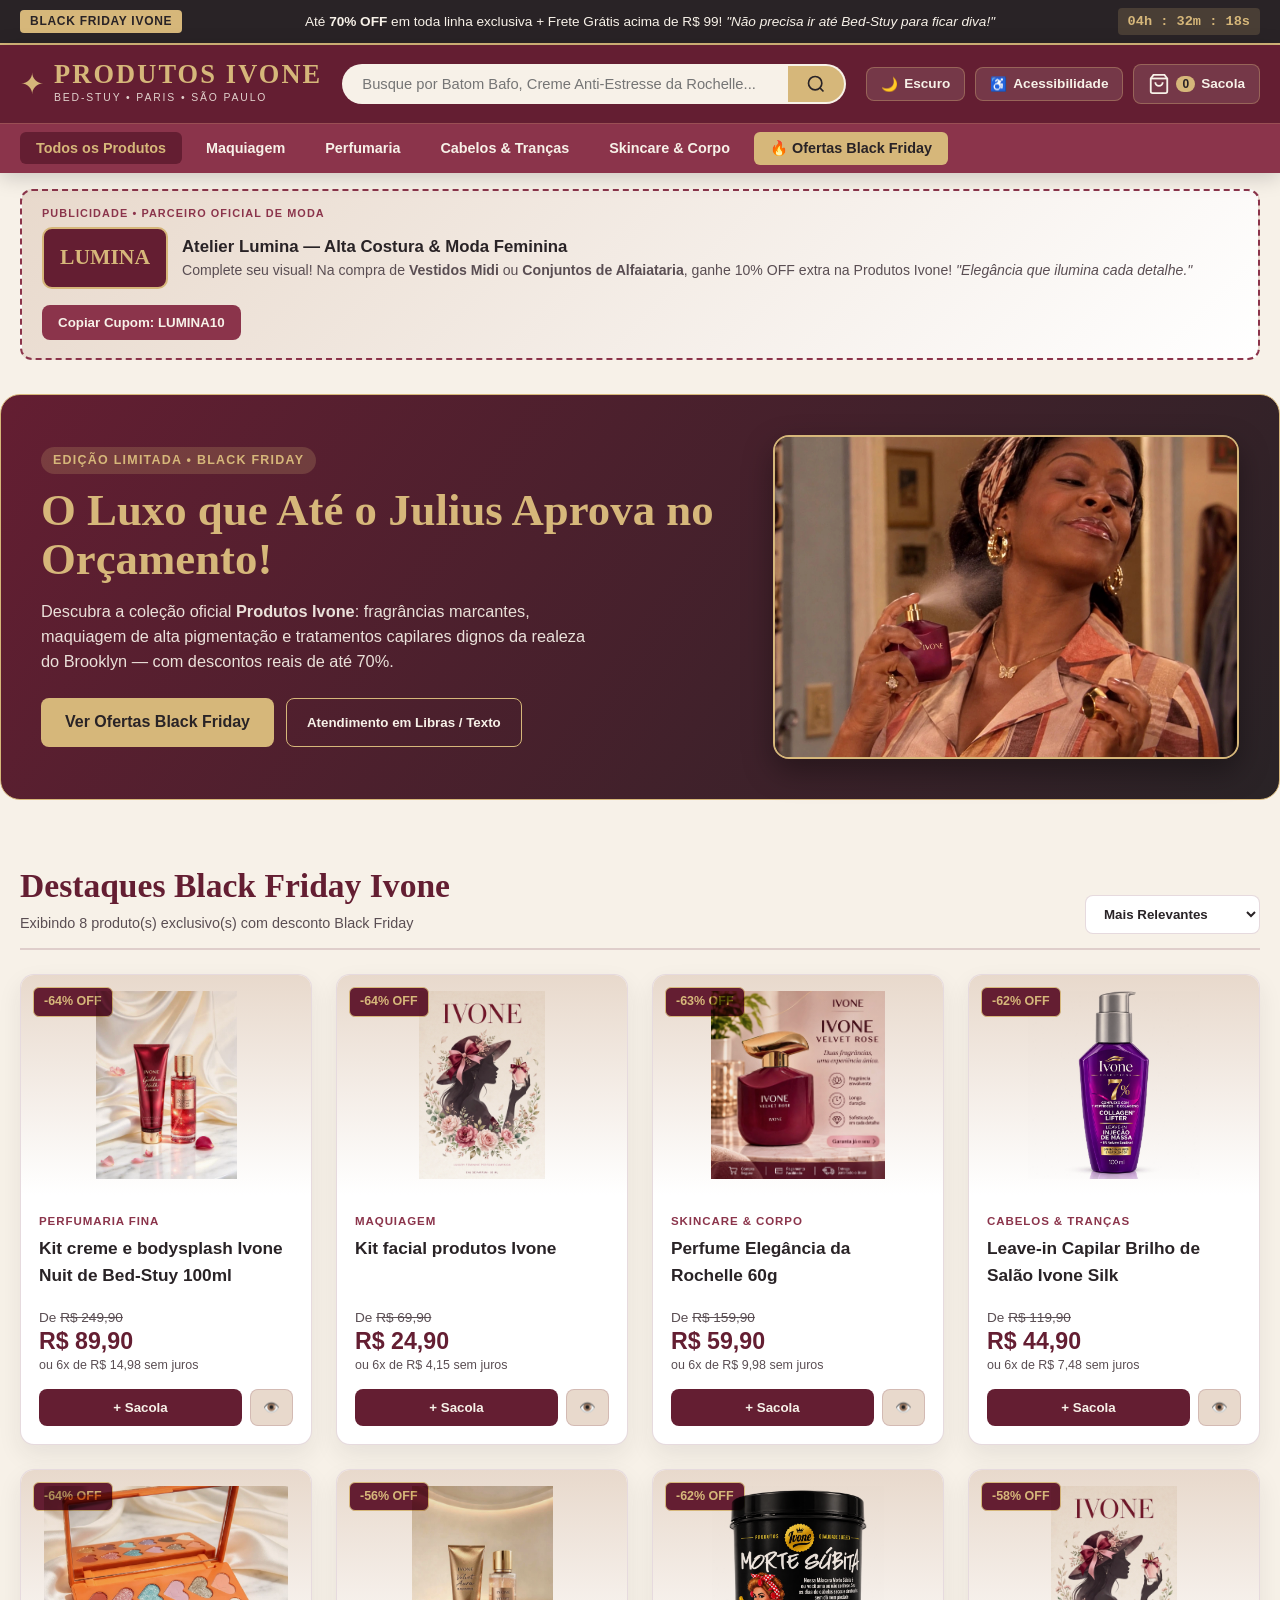
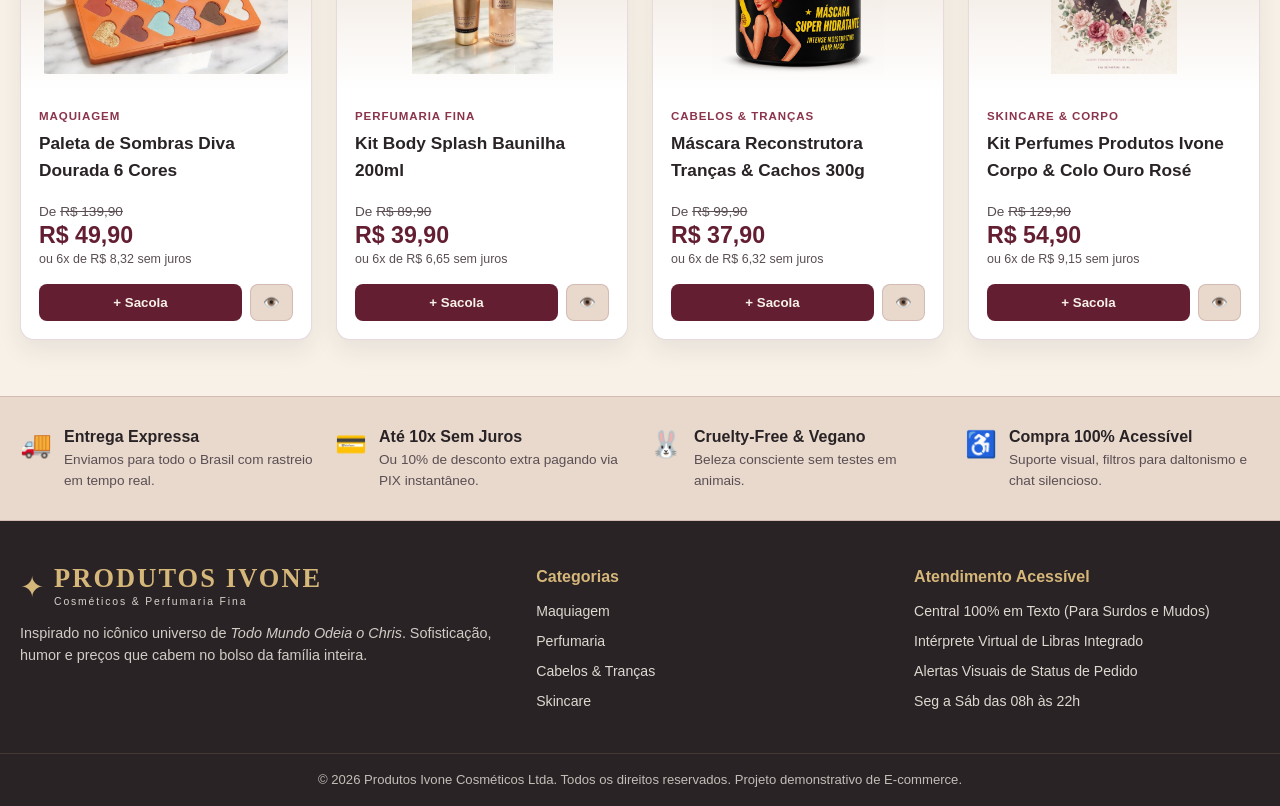
==== commit e49c5b02: "Update script source path in index.html" ====
--- a/index.html
+++ b/index.html
@@ -606,6 +606,6 @@
     <div class="visual-toast-container" id="toast-container" aria-live="assertive"></div>
 
     <!-- LINK OBRIGATÓRIO PARA O JAVASCRIPT FUNCIONAR -->
-    <script src="js/app.js"></script>
+    <script src="app.js"></script>
 </body>
 </html>
